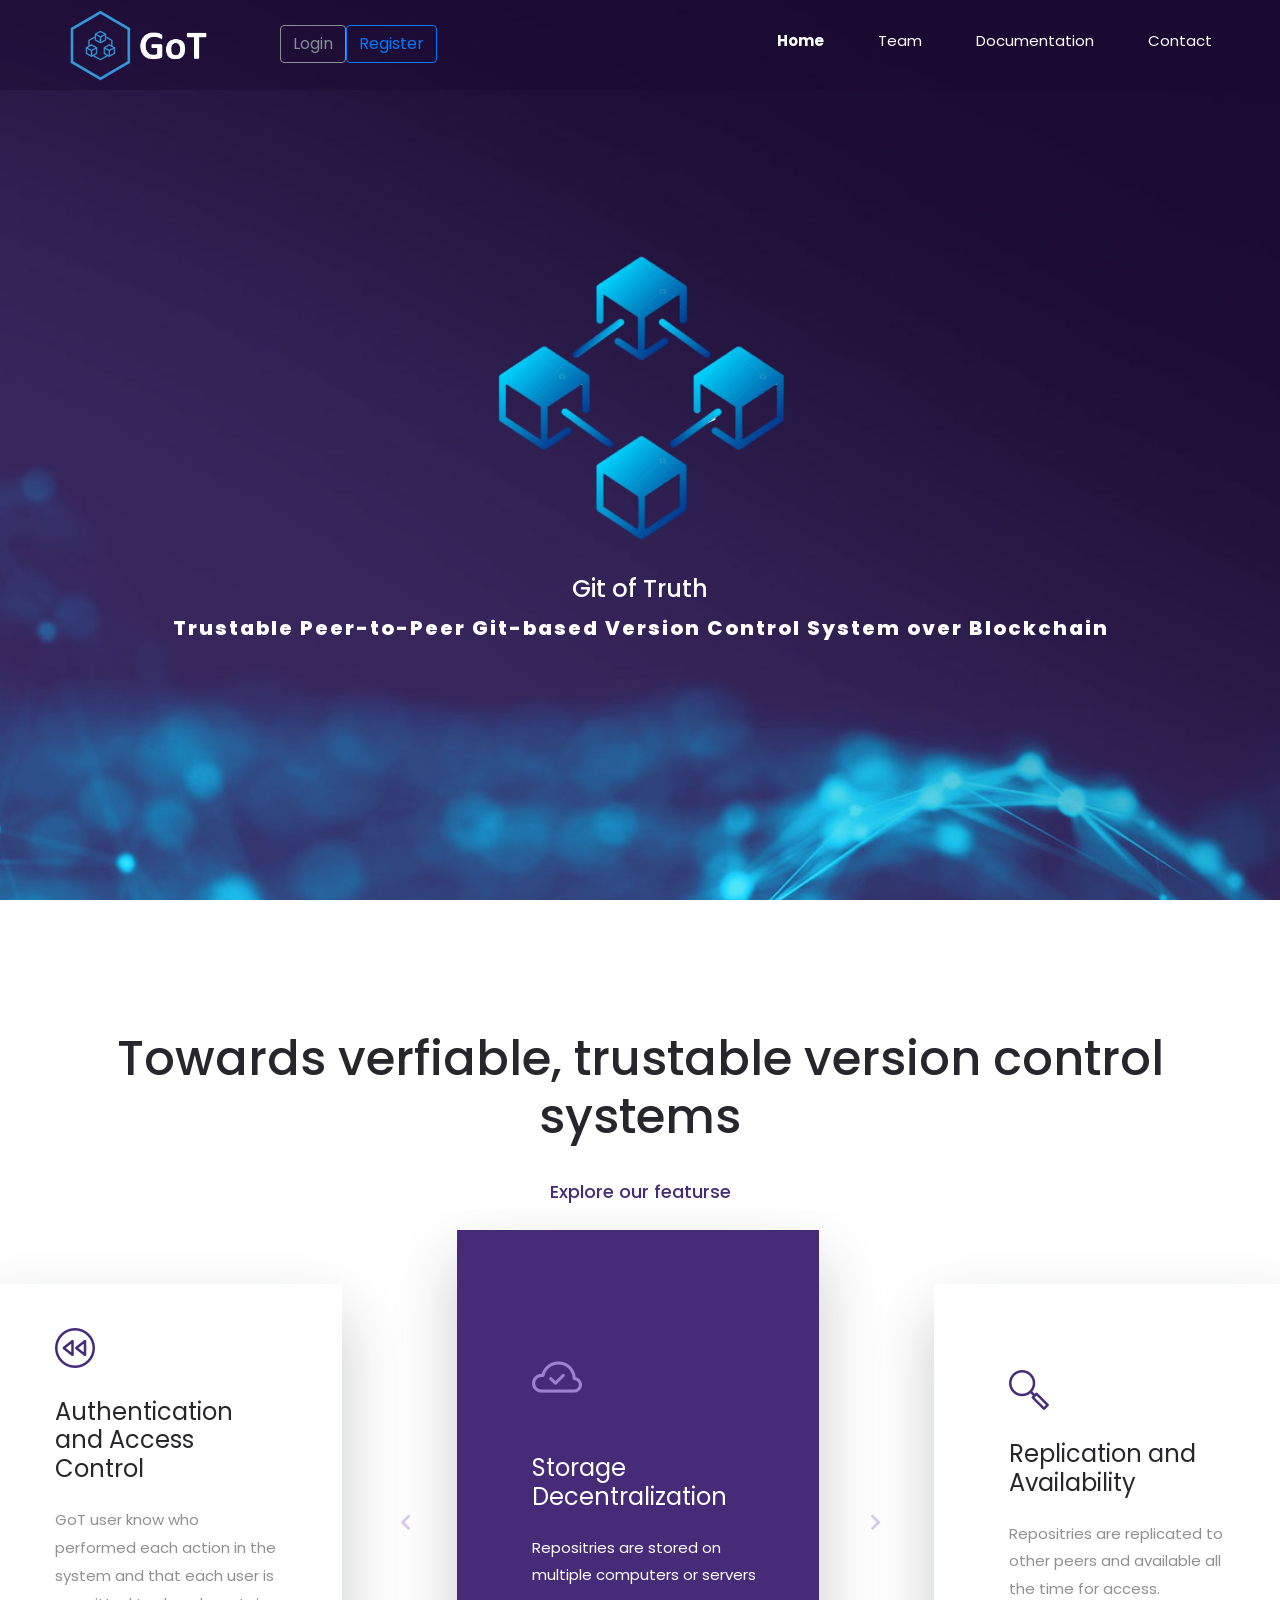
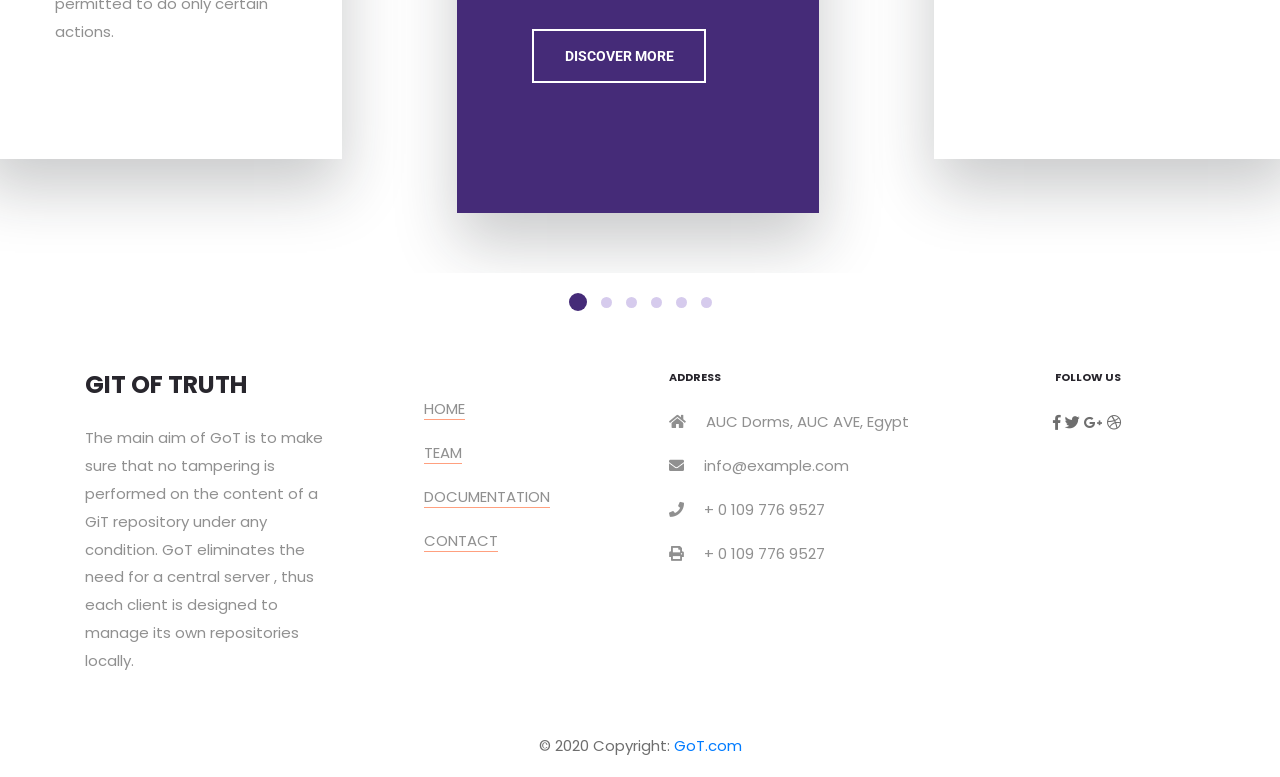
==== index.html @ 7ef9d70e "homePageFinalized" ====
<!DOCTYPE html>
<html lang="en">
<head>
<title>GoT - Home</title>
<meta charset="utf-8">
<meta http-equiv="X-UA-Compatible" content="IE=edge">
<meta name="description" content="RanGO Project">
<meta name="viewport" content="width=device-width, initial-scale=1">
<link rel="stylesheet" type="text/css" href="styles/bootstrap4/bootstrap.min.css">
<link href="plugins/fontawesome-free-5.0.1/css/fontawesome-all.css" rel="stylesheet" type="text/css">
<link rel="stylesheet" type="text/css" href="plugins/OwlCarousel2-2.2.1/owl.carousel.css">
<link rel="stylesheet" type="text/css" href="plugins/OwlCarousel2-2.2.1/owl.theme.default.css">
<link rel="stylesheet" type="text/css" href="plugins/OwlCarousel2-2.2.1/animate.css">
<link rel="stylesheet" type="text/css" href="plugins/slick-1.8.0/slick.css">
<link href="plugins/icon-font/styles.css" rel="stylesheet" type="text/css">
<link rel="stylesheet" type="text/css" href="styles/main_styles.css">
<link rel="stylesheet" type="text/css" href="styles/responsive.css">
</head>

<body>

<div class="super_container">
	
	<!-- Header -->

	<header class="header d-flex flex-row justify-content-end align-items-center trans_200">
		
		<!-- Logo -->
		<div class="logo mr-auto">
			<img href="#" src="images/logo.png" width="200px" length="200px">
		</div>

		<!-- Navigation -->
		<nav class="main_nav justify-self-end text-right">
			<ul>
				<li class="active"><a href="#">Home</a></li>
				<li><a href="services.html">Team</a></li>
				<li><a href="contact.html">Documentation</a></li>
				<li><a href="contact.html">Contact</a></li>
			</ul>
			<button type="button" class="btn btn-outline-secondary"style="float: left;">Login</button>
			<button type="button" class="btn btn-outline-primary" style="float: left;">Register</button>
			
		</nav>

		<!-- Hamburger -->
		<div class="hamburger_container bez_1">
			<i class="fas fa-bars trans_200"></i>
		</div>
		
	</header>

	<!-- Menu -->

	<div class="menu_container">
		<div class="menu menu_mm text-right">
			<div class="menu_close"><i class="far fa-times-circle trans_200"></i></div>
			<ul class="menu_mm">
				<li class="menu_mm active"><a href="#">Home</a></li>
				<li class="menu_mm"><a href="services.html">Team</a></li>
				<li class="menu_mm"><a href="portfolio.html">Documentation</a></li>
				<li class="menu_mm"><a href="contact.html">Contact</a></li>
			</ul>
		</div>
	</div>
	
		<!-- Hero Slider -->
			<!-- Home -->

	<div class="home">
		<div class="home_background_container prlx_parent">
			<div class="home_background prlx" style="background-image:url(images/slider_background.jpg)"></div>
		</div>
		<!-- Hero Slider -->
		<div class="hero_slider_container">
			<!-- Slider -->
			<div class="owl-carousel owl-theme hero_slider">
				<!-- Slider Item -->
				<div class="owl-item hero_slider_item item_1 d-flex flex-column align-items-center justify-content-center">
					<span><img src="images/block.png" style="width:300px;height:300px;"></span>
					<span> Git of Truth </span>
					<span>Trustable Peer-to-Peer Git-based Version Control System over Blockchain</span>
				</div>
			</div>
		</div>
	</div>
	<div class="services">
		<div class="container">
			<div class="row">
				<div class="col text-center">
					<div class="section_title">
						<h1>Towards verfiable, trustable version control systems</h1>
						<span>Explore our featurse</span>
					</div>
				</div>
			</div>
		</div>
		<!-- Services -->
			<div class="service_slider_outer">
				<!-- Services Slider -->
				<div class="owl-carousel owl-theme services_slider">
					
					<!-- Services Slider Item-->
					<div class="owl-item services_item">
						<div class="services_item_inner">
							<div class="service_item_content">
								<div class="service_item_title">
									<div class="service_item_icon">
										<div data-icon="&#xe006;" class="icon"></div>
									</div>
									<h2>Storage Decentralization</h2>
								</div>
								<p>Repositries are stored on multiple computers or servers </p>
								<div class="button service_item_button trans_200">
									<a href="#" class="trans_200">discover more</a>
								</div>
							</div>
						</div>
					</div>

					<!-- Services Slider Item-->
					<div class="owl-item services_item">
						<div class="services_item_inner">
							<div class="service_item_content">
								<div class="service_item_title">
									<div class="service_item_icon">
										<div data-icon="&#xe035;" class="icon"></div>
									</div>
									<h2>Replication and Availability</h2>
								</div>
								<p>Repositries are replicated to other peers and available all the time for access.
								</p>
								<div class="button service_item_button trans_200">
									<a href="#" class="trans_200">discover more</a>
								</div>
							</div>
						</div>
					</div>

					<!-- Services Slider Item-->
					<div class="owl-item services_item">
						<div class="services_item_inner">
							<div class="service_item_content">
								<div class="service_item_title">
									<div class="service_item_icon">
										<div data-icon="&#xe024;" class="icon"></div>
									</div>
									<h2>Tamper-proof Repositories </h2>
								</div>
								<p>Blockchain ensures that the data contained within the ledger has not been tampered with. Each block is cryptographically linked to the previous one (making it tamper evident)</p>
								<div class="button service_item_button trans_200">
									<a href="#" class="trans_200">discover more</a>
								</div>
							</div>
						</div>
					</div>

					<!-- Services Slider Item-->
					<div class="owl-item services_item">
						<div class="services_item_inner">
							<div class="service_item_content">
								<div class="service_item_title">
									<div class="service_item_icon">
										<div data-icon="&#xe05e;" class="icon"></div>
									</div>
									<h2>Confidentiality, passive storage nodes</h2>
								</div>
								<p>Stored copies of the repositories are encrypted and the nodes cannot modify the data.</p>
								<div class="button service_item_button trans_200">
									<a href="#" class="trans_200">discover more</a>
								</div>
							</div>
						</div>
					</div>

					<!-- Services Slider Item-->
					<div class="owl-item services_item">
						<div class="services_item_inner">
							<div class="service_item_content">
								<div class="service_item_title">
									<div class="service_item_icon">
										<div data-icon="&#xe059;" class="icon"></div>
									</div>
									<h2>Scalability</h2>
								</div>
								<p>Ensures that once we have many repos that each repo is stored on a specific node
								</p>
								<div class="button service_item_button trans_200">
									<a href="#" class="trans_200">discover more</a>
								</div>
							</div>
						</div>
					</div>

					<!-- Services Slider Item-->
					<div class="owl-item services_item">
						<div class="services_item_inner">
							<div class="service_item_content">
								<div class="service_item_title">
									<div class="service_item_icon">
										<div data-icon="&#xe040;" class="icon"></div>
									</div>
									<h2>Authentication and Access Control</h2>
								</div>
								<p>GoT user know who performed each action in the system and that each user is permitted to do only certain actions.</p>
								<div class="button service_item_button trans_200">
									<a href="#" class="trans_200">discover more</a>
								</div>
							</div>
						</div>
					</div>

					

				</div>
			
				<div class="services_slider_nav services_slider_nav_left"><i class="fas fa-chevron-left trans_200"></i></div>
				<div class="services_slider_nav services_slider_nav_right"><i class="fas fa-chevron-right trans_200"></i></div>

			</div>
</div>
			<!-- Footer -->
<footer class="page-footer font-small mdb-color lighten-3 pt-4">

  <!-- Footer Links -->
  <div class="container text-center text-md-left">

    <!-- Grid row -->
    <div class="row">

      <!-- Grid column -->
      <div class="col-md-4 col-lg-3 mr-auto my-md-4 my-0 mt-4 mb-1">

        <!-- Content -->
        <h2 class="font-weight-bold text-uppercase mb-4">Git of Truth</h2>
        <p>The main aim of GoT is to make sure that no tampering  is performed on the content of a GiT repository under any condition. GoT eliminates the need for a central server , thus each client is designed  to manage its  own repositories locally. </p>

      </div>
      <!-- Grid column -->

      <hr class="clearfix w-100 d-md-none">

      <!-- Grid column -->
      <div class="col-md-2 col-lg-2 mx-auto my-md-4 my-0 mt-4 mb-1">

        <!-- Links -->
        <h5 class="font-weight-bold text-uppercase mb-4"></h5>

        <ul class="list-unstyled">
          <li>
            <p>
              <a href="#!">HOME</a>
            </p>
          </li>
          <li>
            <p>
              <a href="#!">TEAM</a>
            </p>
          </li>
          <li>
            <p>
              <a href="#!">DOCUMENTATION</a>
            </p>
          </li>
          <li>
            <p>
              <a href="#!">CONTACT</a>
            </p>
          </li>
        </ul>

      </div>
      <!-- Grid column -->

      <hr class="clearfix w-100 d-md-none">

      <!-- Grid column -->
      <div class="col-md-4 col-lg-3 mx-auto my-md-4 my-0 mt-4 mb-1">

        <!-- Contact details -->
        <h5 class="font-weight-bold text-uppercase mb-4">Address</h5>

        <ul class="list-unstyled">
          <li>
            <p>
              <i class="fas fa-home mr-3"></i> AUC Dorms, AUC AVE, Egypt</p>
          </li>
          <li>
            <p>
              <i class="fas fa-envelope mr-3"></i> info@example.com</p>
          </li>
          <li>
            <p>
              <i class="fas fa-phone mr-3"></i> + 0 109 776 9527</p>
          </li>
          <li>
            <p>
              <i class="fas fa-print mr-3"></i> + 0 109 776 9527</p>
          </li>
        </ul>

      </div>
      <!-- Grid column -->

      <hr class="clearfix w-100 d-md-none">

      <!-- Grid column -->
      <div class="col-md-2 col-lg-2 text-center mx-auto my-4">

        <!-- Social buttons -->
        <h5 class="font-weight-bold text-uppercase mb-4">Follow Us</h5>

        <!-- Facebook -->
        <a type="button" class="btn-floating btn-fb">
          <i class="fab fa-facebook-f"></i>
        </a>
        <!-- Twitter -->
        <a type="button" class="btn-floating btn-tw">
          <i class="fab fa-twitter"></i>
        </a>
        <!-- Google +-->
        <a type="button" class="btn-floating btn-gplus">
          <i class="fab fa-google-plus-g"></i>
        </a>
        <!-- Dribbble -->
        <a type="button" class="btn-floating btn-dribbble">
          <i class="fab fa-dribbble"></i>
        </a>

      </div>
      <!-- Grid column -->

    </div>
    <!-- Grid row -->

  </div>
  <!-- Footer Links -->

  <!-- Copyright -->
  <div class="footer-copyright text-center py-3">© 2020 Copyright:
    <a href="index.html"> GoT.com</a>
  </div>
  <!-- Copyright -->

</footer>
<!-- Footer -->
	

<script src="js/jquery-3.2.1.min.js"></script>
<script src="styles/bootstrap4/popper.js"></script>
<script src="styles/bootstrap4/bootstrap.min.js"></script>
<script src="plugins/greensock/TweenMax.min.js"></script>
<script src="plugins/greensock/TimelineMax.min.js"></script>
<script src="plugins/scrollmagic/ScrollMagic.min.js"></script>
<script src="plugins/greensock/animation.gsap.min.js"></script>
<script src="plugins/greensock/ScrollToPlugin.min.js"></script>
<script src="plugins/slick-1.8.0/slick.js"></script>
<script src="plugins/OwlCarousel2-2.2.1/owl.carousel.js"></script>
<script src="plugins/scrollTo/jquery.scrollTo.min.js"></script>
<script src="plugins/easing/easing.js"></script>
<script src="js/custom.js"></script>
</body>

</html>
---- plugins/icon-font/styles.css ----
@charset "UTF-8";

@font-face {
  font-family: "outlined-iconset";
  src:url("fonts/outlined-iconset.eot");
  src:url("fonts/outlined-iconset.eot?#iefix") format("embedded-opentype"),
    url("fonts/outlined-iconset.woff") format("woff"),
    url("fonts/outlined-iconset.ttf") format("truetype"),
    url("fonts/outlined-iconset.svg#outlined-iconset") format("svg");
  font-weight: normal;
  font-style: normal;

}

[data-icon]:before {
  font-family: "outlined-iconset" !important;
  content: attr(data-icon);
  font-style: normal !important;
  font-weight: normal !important;
  font-variant: normal !important;
  text-transform: none !important;
  speak: none;
  line-height: 1;
  -webkit-font-smoothing: antialiased;
  -moz-osx-font-smoothing: grayscale;
}

[class^="icon-"]:before,
[class*=" icon-"]:before {
  font-family: "outlined-iconset" !important;
  font-style: normal !important;
  font-weight: normal !important;
  font-variant: normal !important;
  text-transform: none !important;
  speak: none;
  line-height: 1;
  -webkit-font-smoothing: antialiased;
  -moz-osx-font-smoothing: grayscale;
}

.icon-boat:before {
  content: "\e000";
}
.icon-booknote:before {
  content: "\e001";
}
.icon-booknote-add:before {
  content: "\e002";
}
.icon-booknote-remove:before {
  content: "\e003";
}
.icon-camera-1:before {
  content: "\e004";
}
.icon-camera-2:before {
  content: "\e005";
}
.icon-cloud-check:before {
  content: "\e006";
}
.icon-cloud-delete:before {
  content: "\e007";
}
.icon-cloud-download:before {
  content: "\e008";
}
.icon-cloud-upload:before {
  content: "\e009";
}
.icon-cloudy:before {
  content: "\e00a";
}
.icon-cocktail:before {
  content: "\e00b";
}
.icon-coffee:before {
  content: "\e00c";
}
.icon-compass:before {
  content: "\e00d";
}
.icon-compress:before {
  content: "\e00e";
}
.icon-cutlery:before {
  content: "\e00f";
}
.icon-delete:before {
  content: "\e010";
}
.icon-delete-folder:before {
  content: "\e011";
}
.icon-dialogue-add:before {
  content: "\e012";
}
.icon-dialogue-delete:before {
  content: "\e013";
}
.icon-dialogue-happy:before {
  content: "\e014";
}
.icon-dialogue-sad:before {
  content: "\e015";
}
.icon-dialogue-text:before {
  content: "\e016";
}
.icon-dialogue-think:before {
  content: "\e017";
}
.icon-diamond:before {
  content: "\e018";
}
.icon-dish-fork:before {
  content: "\e019";
}
.icon-dish-spoon:before {
  content: "\e01a";
}
.icon-download:before {
  content: "\e01b";
}
.icon-download-folder:before {
  content: "\e01c";
}
.icon-expand:before {
  content: "\e01d";
}
.icon-eye:before {
  content: "\e01e";
}
.icon-fast-food:before {
  content: "\e01f";
}
.icon-flag:before {
  content: "\e020";
}
.icon-folder:before {
  content: "\e021";
}
.icon-geolocalizator:before {
  content: "\e022";
}
.icon-globe:before {
  content: "\e023";
}
.icon-graph:before {
  content: "\e024";
}
.icon-graph-descending:before {
  content: "\e025";
}
.icon-graph-rising:before {
  content: "\e026";
}
.icon-hammer:before {
  content: "\e027";
}
.icon-happy-drop:before {
  content: "\e028";
}
.icon-headphones:before {
  content: "\e029";
}
.icon-heart:before {
  content: "\e02a";
}
.icon-heart-broken:before {
  content: "\e02b";
}
.icon-home:before {
  content: "\e02c";
}
.icon-hourglass:before {
  content: "\e02d";
}
.icon-image:before {
  content: "\e02e";
}
.icon-key:before {
  content: "\e02f";
}
.icon-life-buoy:before {
  content: "\e030";
}
.icon-list:before {
  content: "\e031";
}
.icon-lock-closed:before {
  content: "\e032";
}
.icon-lock-open:before {
  content: "\e033";
}
.icon-loudspeaker:before {
  content: "\e034";
}
.icon-magnifier:before {
  content: "\e035";
}
.icon-magnifier-minus:before {
  content: "\e036";
}
.icon-magnifier-plus:before {
  content: "\e037";
}
.icon-mail:before {
  content: "\e038";
}
.icon-mail-open:before {
  content: "\e039";
}
.icon-map:before {
  content: "\e03a";
}
.icon-medical-case:before {
  content: "\e03b";
}
.icon-microphone-1:before {
  content: "\e03c";
}
.icon-microphone-2:before {
  content: "\e03d";
}
.icon-minus:before {
  content: "\e03e";
}
.icon-multiple-image:before {
  content: "\e03f";
}
.icon-music-back:before {
  content: "\e040";
}
.icon-music-backtoend:before {
  content: "\e041";
}
.icon-music-eject:before {
  content: "\e042";
}
.icon-music-forward:before {
  content: "\e043";
}
.icon-music-forwardtoend:before {
  content: "\e044";
}
.icon-music-pause:before {
  content: "\e045";
}
.icon-music-play:before {
  content: "\e046";
}
.icon-music-random:before {
  content: "\e047";
}
.icon-music-repeat:before {
  content: "\e048";
}
.icon-music-stop:before {
  content: "\e049";
}
.icon-musical-note:before {
  content: "\e04a";
}
.icon-musical-note-2:before {
  content: "\e04b";
}
.icon-old-video-cam:before {
  content: "\e04c";
}
.icon-paper-pen:before {
  content: "\e04d";
}
.icon-paper-pencil:before {
  content: "\e04e";
}
.icon-paper-sheet:before {
  content: "\e04f";
}
.icon-pen-pencil-ruler:before {
  content: "\e050";
}
.icon-pencil:before {
  content: "\e051";
}
.icon-pencil-ruler:before {
  content: "\e052";
}
.icon-plus:before {
  content: "\e053";
}
.icon-portable-pc:before {
  content: "\e054";
}
.icon-pricetag:before {
  content: "\e055";
}
.icon-printer:before {
  content: "\e056";
}
.icon-profile:before {
  content: "\e057";
}
.icon-profile-add:before {
  content: "\e058";
}
.icon-profile-remove:before {
  content: "\e059";
}
.icon-rainy:before {
  content: "\e05a";
}
.icon-rotate:before {
  content: "\e05b";
}
.icon-setting-1:before {
  content: "\e05c";
}
.icon-setting-2:before {
  content: "\e05d";
}
.icon-share:before {
  content: "\e05e";
}
.icon-shield-down:before {
  content: "\e05f";
}
.icon-shield-left:before {
  content: "\e060";
}
.icon-shield-right:before {
  content: "\e061";
}
.icon-shield-up:before {
  content: "\e062";
}
.icon-shopping-cart:before {
  content: "\e063";
}
.icon-shopping-cart-content:before {
  content: "\e064";
}
.icon-sinth:before {
  content: "\e065";
}
.icon-smartphone:before {
  content: "\e066";
}
.icon-spread:before {
  content: "\e067";
}
.icon-squares:before {
  content: "\e068";
}
.icon-stormy:before {
  content: "\e069";
}
.icon-sunny:before {
  content: "\e06a";
}
.icon-tablet:before {
  content: "\e06b";
}
.icon-three-stripes-horiz:before {
  content: "\e06c";
}
.icon-three-stripes-vert:before {
  content: "\e06d";
}
.icon-ticket:before {
  content: "\e06e";
}
.icon-todolist:before {
  content: "\e06f";
}
.icon-todolist-add:before {
  content: "\e070";
}
.icon-todolist-check:before {
  content: "\e071";
}
.icon-trash-bin:before {
  content: "\e072";
}
.icon-tshirt:before {
  content: "\e073";
}
.icon-tv-monitor:before {
  content: "\e074";
}
.icon-umbrella:before {
  content: "\e075";
}
.icon-upload:before {
  content: "\e076";
}
.icon-upload-folder:before {
  content: "\e077";
}
.icon-variable:before {
  content: "\e078";
}
.icon-video-cam:before {
  content: "\e079";
}
.icon-volume-higher:before {
  content: "\e07a";
}
.icon-volume-lower:before {
  content: "\e07b";
}
.icon-volume-off:before {
  content: "\e07c";
}
.icon-watch:before {
  content: "\e07d";
}
.icon-waterfall:before {
  content: "\e07e";
}
.icon-website-1:before {
  content: "\e07f";
}
.icon-website-2:before {
  content: "\e080";
}
.icon-wine:before {
  content: "\e081";
}
.icon-calendar:before {
  content: "\e082";
}
.icon-alarm-clock:before {
  content: "\e083";
}
.icon-add-folder:before {
  content: "\e084";
}
.icon-accelerator:before {
  content: "\e085";
}
.icon-agenda:before {
  content: "\e086";
}
.icon-arrow-left:before {
  content: "\e087";
}
.icon-arrow-down:before {
  content: "\e088";
}
.icon-battery-1:before {
  content: "\e089";
}
.icon-case:before {
  content: "\e08a";
}
.icon-arrow-up:before {
  content: "\e08b";
}
.icon-arrow-right:before {
  content: "\e08c";
}
.icon-case-2:before {
  content: "\e08d";
}
.icon-cd:before {
  content: "\e08e";
}
.icon-battery-2:before {
  content: "\e08f";
}
.icon-battery-3:before {
  content: "\e090";
}
.icon-check:before {
  content: "\e091";
}
.icon-battery-4:before {
  content: "\e092";
}
.icon-chronometer:before {
  content: "\e093";
}
.icon-clock:before {
  content: "\e094";
}
.icon-blackboard-graph:before {
  content: "\e095";
}
---- styles/main_styles.css ----
@charset "utf-8";
/* CSS Document */

/******************************

COLOR PALETTE




[Table of Contents]

1. Fonts
2. Body and some general stuff
3. Home
	3.1 Header
		3.1.1 Logo
		3.1.2 Main Navigation
		3.1.3 Search
		3.1.4 Hamburger
	3.2 Hero Slider
	3.3 Next Section Scroll
4. Menu
5. Icon Boxes
6. Vertical Slider Section
7. Services
	7.1 Services Slider
8. Features
9. Call to action
10. Text Line
11. Newsletter
12. Footer


******************************/

/***********
1. Fonts
***********/

@import url('https://fonts.googleapis.com/css?family=Poppins:300,400,500,600,700,800,900|Roboto:300,400,500,700,900');

/*********************************
2. Body and some general stuff
*********************************/

*
{
	margin: 0;
	padding: 0;
	-webkit-font-smoothing: antialiased;
	-webkit-text-shadow: rgba(0,0,0,.01) 0 0 1px;
	text-shadow: rgba(0,0,0,.01) 0 0 1px;
}
body
{
	font-family: 'Poppins', sans-serif;
	font-size: 15px;
	line-height: 2;
	font-weight: 400;
	background: #FFFFFF;
	color: #6e6e6e;
}
div
{
	display: block;
	position: relative;
	-webkit-box-sizing: border-box;
    -moz-box-sizing: border-box;
    box-sizing: border-box;
}
ul
{
	list-style: none;
	margin-bottom: 0px;
}
p
{
	font-family: 'Poppins', sans-serif;
	font-size: 15px;
	line-height: 1.86;
	font-weight: 400;
	color: #909090;
	-webkit-font-smoothing: antialiased;
	-webkit-text-shadow: rgba(0,0,0,.01) 0 0 1px;
	text-shadow: rgba(0,0,0,.01) 0 0 1px;
}
p a
{
	display: inline;
	position: relative;
	color: inherit;
	border-bottom: solid 1px #ffa07f;
	-webkit-transition: all 200ms ease;
	-moz-transition: all 200ms ease;
	-ms-transition: all 200ms ease;
	-o-transition: all 200ms ease;
	transition: all 200ms ease;
}
a, a:hover, a:visited, a:active, a:link
{
	text-decoration: none;
	-webkit-font-smoothing: antialiased;
	-webkit-text-shadow: rgba(0,0,0,.01) 0 0 1px;
	text-shadow: rgba(0,0,0,.01) 0 0 1px;
}
p a:active
{
	position: relative;
	color: #FF6347;
}
p a:hover
{
	color: #FFFFFF;
	background: #ffa07f;
}
p a:hover::after
{
	opacity: 0.2;
}
::selection
{
	background: #ffd9bf;
	color: #ff6b09;
}
p::selection
{
	background: #ffd9bf;
}
h1{font-size: 48px;}
h2{font-size: 24px;}
h3{font-size: 18px;}
h4{font-size: 14px;}
h5{font-size: 11px;}
h1, h2, h3, h4, h5, h6
{
	color: #28262d;
	-webkit-font-smoothing: antialiased;
	-webkit-text-shadow: rgba(0,0,0,.01) 0 0 1px;
	text-shadow: rgba(0,0,0,.01) 0 0 1px;
}
h1::selection, 
h2::selection, 
h3::selection, 
h4::selection, 
h5::selection, 
h6::selection
{
	
}
::-webkit-input-placeholder
{
	font-size: 14px !important;
	font-style: italic !important;
	font-weight: 400 !important;
	color: #9988ba !important;
}
:-moz-placeholder /* older Firefox*/
{
	font-size: 14px !important;
	font-style: italic !important;
	font-weight: 400 !important;
	color: #9988ba !important;
}
::-moz-placeholder /* Firefox 19+ */ 
{
	font-size: 14px !important;
	font-style: italic !important;
	font-weight: 400 !important;
	color: #9988ba !important;
} 
:-ms-input-placeholder
{ 
	font-size: 14px !important;
	font-style: italic !important;
	font-weight: 400 !important;
	color: #9988ba !important;
}
::input-placeholder
{
	font-size: 14px !important;
	font-style: italic !important;
	font-weight: 400 !important;
	color: #9988ba !important;
}
.form-control
{
	color: #db5246;
}
section
{
	display: block;
	position: relative;
	box-sizing: border-box;
}
.clear
{
	clear: both;
}
.clearfix::before, .clearfix::after
{
	content: "";
	display: table;
}
.clearfix::after
{
	clear: both;
}
.clearfix
{
	zoom: 1;
}
.float_left
{
	float: left;
}
.float_right
{
	float: right;
}
.trans_200
{
	-webkit-transition: all 200ms ease;
	-moz-transition: all 200ms ease;
	-ms-transition: all 200ms ease;
	-o-transition: all 200ms ease;
	transition: all 200ms ease;
}
.trans_300
{
	-webkit-transition: all 300ms ease;
	-moz-transition: all 300ms ease;
	-ms-transition: all 300ms ease;
	-o-transition: all 300ms ease;
	transition: all 300ms ease;
}
.trans_400
{
	-webkit-transition: all 400ms ease;
	-moz-transition: all 400ms ease;
	-ms-transition: all 400ms ease;
	-o-transition: all 400ms ease;
	transition: all 400ms ease;
}
.trans_500
{
	-webkit-transition: all 500ms ease;
	-moz-transition: all 500ms ease;
	-ms-transition: all 500ms ease;
	-o-transition: all 500ms ease;
	transition: all 500ms ease;
}
.bez_1
{
	-webkit-transition: all 0.3s cubic-bezier(0.7, 0, 0.3, 1);
	-moz-transition: all 0.3s cubic-bezier(0.7, 0, 0.3, 1);
	-ms-transition: all 0.3s cubic-bezier(0.7, 0, 0.3, 1);
	-o-transition: all 0.3s cubic-bezier(0.7, 0, 0.3, 1);
	transition: all 0.3s cubic-bezier(0.7, 0, 0.3, 1);
}
.fill_height
{
	height: 100%;
}
.super_container
{
	width: 100%;
	overflow: hidden;
}
.button
{
	display: inline-block;
	height: 54px;
	width: 174px;
	text-align: center;
	border: solid 2px #452b78;
	background: transparent;
}
.button a
{
	display: block;
	font-family: 'Roboto', sans-serif;
	font-size: 14px;
	font-weight: 700;
	line-height: 50px;
	text-transform: uppercase;
	color: #452b78;
}
.prlx_parent
{
	overflow: hidden;
}
.prlx
{
	height: 130% !important;
}

/*********************************
3. Home
*********************************/

.home
{
	width: 100%;
	height: 100vh;
}
.home_background_container
{
	position: absolute;
	top: 0;
	left: 0;
	width: 100%;
	height: 100%;
}
.home_background
{
	width: 100%;
	height: 100%;
	background-repeat: no-repeat;
	background-size: cover;
	background-position: center center;
}

/*********************************
3.1 Header
*********************************/

.header
{
	position: fixed;
	top: 0;
	left: 0;
	width: 100%;
	height: 90px;
	background: rgba(27, 11, 51, 0.52);
	z-index: 10;
}
.header.scrolled
{
	height: 80px;
	background: rgba(27, 11, 51, 0.92);
}

/*********************************
3.1.1 Logo
*********************************/

.logo
{
	padding-left: 57px;
	flex-basis: 50%;
}
.logo a
{
	font-size: 36px;
	font-weight: 500;
	color: #fefefe;
	letter-spacing: 0.1em;
	line-height: 128px;
}
.logo a span
{
	font-weight: 800;
	color: #ff6b09;
	text-transform: uppercase;
}

/*********************************
3.1.2 Main Navigation
*********************************/

.main_nav
{
	flex-basis: 200%;
}
.main_nav ul
{
	display: inline-block;
	margin-right: 100px;
	-webkit-transform: translateY(-4px);
	-moz-transform: translateY(-4px);
	-ms-transform: translateY(-4px);
	-o-transform: translateY(-4px);
	transform: translateY(-4px);
}
.main_nav ul li
{
	display: inline-block;
	margin-right: 65px;
}
.main_nav ul li:last-child
{
	margin-right: 0px;
}
.main_nav ul li a
{
	display: block;
	font-size: 15px;
	font-weight: 400;
	line-height: 40.51px;
	color: #FFFFFF;
}
.main_nav ul li.active a
{
	font-weight: 700;
}

/*********************************
3.1.3 Search
*********************************/

.search
{
	display: inline-block;
	margin-right: 49px;
	width: 237px;
	height: 100%;
}
.search_content
{
	width: 100%;
	height: 100%;
}
.search_button
{
	width: 40px;
	height: 40px;
	background: transparent;
	cursor: pointer;
}
.search_button:active
{
	background: #301b54;
}
.search_form
{
	position: absolute;
	right: 0;
	top: 90px;
	width: 237px;
	height: 40px;
	visibility: hidden;
	opacity: 0;
}
.search_form.active
{
	top: 75px;
	visibility: visible;
	opacity: 1;
}
.search_input
{
	width: 100%;
	height: 100%;
	background: #FFFFFF;
	color: #1b0b32;
	padding-left: 20px;
	outline: none !important;
	border: none !important;
	box-shadow: 0px 8px 20px rgba(0,0,0,0.15);
}

/*********************************
3.1.4 Hamburger
*********************************/

.hamburger_container
{
	display: none;
	cursor: pointer;
	margin-right: 40px;
	flex-basis: 40px;
	text-align: right;
}
.hamburger_container i
{
	font-size: 24px;
	padding: 10px;
	color: #FFFFFF;
}
.hamburger_container:hover i
{
	color: #ff6b09;
}

/*********************************
3.2 Hero Slider
*********************************/

.hero_slider_container
{
	width: 100%;
	height: 100%;
	z-index: 9;
}
.hero_slider
{
	width: 100%;
	height: 100%;
}
.hero_slider_item
{
	height: 100%;
}
.item_1 span
{
	font-size: 24px;
	line-height: 1.5;
	font-weight: 500;
	color: #FFFFFF;
}
.item_1 span:first-child
{
	font-size: 24px;
	margin-bottom: 22px;
}
.item_1 span:nth-child(2)
{
	margin-bottom: 11px;
}
.item_1 span:nth-child(3)
{
	font-size: 20px;
	font-weight: 800;
	line-height: 1;
	letter-spacing: 0.1em;
	margin-bottom: 14px;
	margin-right: -0.1em;
}

.item_1 span:nth-child(4)
{
	font-size: 24px;
}
.hero_slider_nav
{
	position: absolute;
	top: 50%;
	width: 50px;
	height: 50px;
	-webkit-transform: translateY(-50%);
	-moz-transform: translateY(-50%);
	-ms-transform: translateY(-50%);
	-o-transform: translateY(-50%);
	transform: translateY(-50%);
	z-index: 10;
}
.hero_slider_nav_left
{
	left: 50px;
}
.hero_slider_nav_right
{
	display: none;
	right: 50px;
}
.hero_slider_nav div
{
	width: 100%;
	height: 100%;
	border-radius: 50%;
	background: transparent;
	cursor: pointer;
}
.hero_slider_nav div::before
{
	display: block;
	position: absolute;
	top: 0;
	left: 0;
	width: 100%;
	height: 100%;
	content: '';
	background: #ff6b09;
	border-radius: 50%;
	transform: scale(0);
	opacity: 0;
	z-index: -1;
	-webkit-transition: all 200ms ease;
	-moz-transition: all 200ms ease;
	-ms-transition: all 200ms ease;
	-o-transition: all 200ms ease;
	transition: all 200ms ease;
}
.hero_slider_nav div i
{
	font-size: 18px;
	color: #a2baff;
}
.hero_slider_nav div:hover::before
{
	opacity: 1;
	transform: scale(1);
}
.hero_slider_nav div:hover i
{
	color: #251343;
}
.hero_side_text_container
{
	position: absolute;
	top: 0;
	right: 285px;
	width: 865px;
	height: 236px;
	background: #301b55;
	z-index: 9;
	transform-origin: top right;
	-webkit-transform: rotate(-90deg);
	-moz-transform: rotate(-90deg);
	-ms-transform: rotate(-90deg);
	-o-transform: rotate(-90deg);
	transform: rotate(-90deg);
}
.hero_side_text
{
	width: 80.5%;
	height: 100%;
	padding-right: 170px;
	padding-top: 51px;
	float: left;
}
.hero_side_text h2
{
	display: block;
	font-size: 30px;
	font-weight: 300;
	color: #9878e2;
}
.hero_side_text p
{
	display: block;
	font-size: 16px;
	font-weight: 300;
	line-height: 2.25;
	color: #FFFFFF;
}
.double_arrow_container
{
	width: 19.5%;
	height: 100%;
	float: left;
}
.double_arrow
{
	padding: 5px;
	-webkit-transform: translateY(-5px);
	-moz-transform: translateY(-5px);
	-ms-transform: translateY(-5px);
	-o-transform: translateY(-5px);
	transform: translateY(-5px);
	cursor: pointer;
}
.double_arrow i
{
	color: #FFFFFF;
}
.double_arrow i:first-child
{
	margin-right: -3px;
}
.double_arrow:hover i
{
	color: #ff6b09;
}

/*********************************
3.3 Next Section Scroll
*********************************/

.next_section_scroll
{
	display: none;
	position: absolute;
	left: 50%;
	bottom: 40px;
	-webkit-transform: translateX(-50%);
	-moz-transform: translateX(-50%);
	-ms-transform: translateX(-50%);
	-o-transform: translateX(-50%);
	transform: translateX(-50%);
	cursor: pointer;
	z-index: 9;
	padding: 10px;
}
.next_section i
{
	display: block;
	color: #FFFFFF;
}
.next_section i:first-child
{
	margin-bottom: -4px;
}
.next_section_scroll:hover i
{
	color: #ff6b09;
}

/*********************************
4. Menu
*********************************/

.menu_container
{
	position: fixed;
	top: 0;
	right: -400px;
	width: 400px;
	height: 100vh;
	background: #FFFFFF;
	z-index: 11;
	opacity: 0;
	-webkit-transition: all 0.3s cubic-bezier(0.7, 0, 0.3, 1);
	-moz-transition: all 0.3s cubic-bezier(0.7, 0, 0.3, 1);
	-ms-transition: all 0.3s cubic-bezier(0.7, 0, 0.3, 1);
	-o-transition: all 0.3s cubic-bezier(0.7, 0, 0.3, 1);
	transition: all 0.3s cubic-bezier(0.7, 0, 0.3, 1);
}
.menu_container.active
{
	right: 0;
	opacity: 1;
}
.menu
{
	width: 100%;
	height: 100%;
}
.menu_close
{
	position: absolute;
	top: 50px;
	right: 30px;
	cursor: pointer;
}
.menu_close i
{
	font-size: 28px;
}
.menu_close:hover i
{
	color: #ff6b09;
}
.menu ul
{
	padding-top: 115px;
	padding-right: 50px;
}
.menu ul li
{
	position: relative;
}
.menu ul li::after
{
	display: block;
	position: absolute;
	top: 50%;
	-webkit-transform: translateY(-50%);
	-moz-transform: translateY(-50%);
	-ms-transform: translateY(-50%);
	-o-transform: translateY(-50%);
	transform: translateY(-50%);
	right: -10px;
	width: 5px;
	height: 5px;
	border-radius: 50%;
	background: #ff6b09;
	content: '';
}
.menu ul li.active a
{
	font-weight: 700;
}
.menu ul li a
{
	color: #000;
	-webkit-transition: all 200ms ease;
	-moz-transition: all 200ms ease;
	-ms-transition: all 200ms ease;
	-o-transition: all 200ms ease;
	transition: all 200ms ease;
}
.menu ul li a:hover
{
	color: #ff6b09;
}

/*********************************
5. Icon Boxes
*********************************/

.icon_boxes
{
	width: 100%;
	padding-top: 123px;
	padding-bottom: 129px;
}
.icon_box_title
{
	padding-right: 50px;
	
}
.icon_box_title h1
{
	line-height: 1.25;
}
.icon_box_button
{
	margin-top: 40px;
}
.icon_box_button:hover
{
	background: #452b78;
}
.icon_box_button:hover a
{
	color: #FFFFFF;
}
.icon_box_col
{
	padding-top: 21px;
}
.icon_box_item
{
	margin-bottom: 63px;
}
.icon_box_item:last-child
{
	margin-bottom: 0px;
}
.icon_box_item h2
{
	margin-bottom: 21px;
}
.icon_box_item p
{
	margin-bottom: 0px;
}

/*********************************
6. Vertical Slider Section
*********************************/

.v_slider_section
{
	height: 625px;
	padding-bottom: 65px;
}
.v_slider_section_image
{
	
}
.v_slider_image
{
	position: absolute;
	top: 50%;
	-webkit-transform: translateY(-50%);
	-moz-transform: translateY(-50%);
	-ms-transform: translateY(-50%);
	-o-transform: translateY(-50%);
	transform: translateY(-50%);
	right: 0;
	box-shadow: 0px 45px 59px rgba(24, 29, 33, 0.23);
}
.v_slider_content
{
	
}
.v_slider_container
{
	
}
.v_slider
{
	
}
.v_slider_item
{
	border: none !important;
}
.v_slider_item:focus
{
	outline: none !important;
	border: none !important;
}
.v_slider_item h1
{
	line-height: 52px;
}
.v_slider_item h1:last-of-type
{
	margin-bottom: 81px;
}
.person
{
	margin-top: 67px;
}
.person_image
{
	width: 44px;
	height: 44px;
}
.person_image img
{
	width: 100%;
}
.person_meta
{
	padding-left: 28px;
}
.person_name
{
	font-size: 15px;
	color: #28262d;
	margin-top: -5px;
	margin-bottom: -6px;
}
.person_title
{
	font-size: 13px;
	color: #909090;
}
.v_slider .slick-dots
{
	position: absolute;
	top: 50%;
	right: -145px;
	-webkit-transform: translateY(-50%);
	-moz-transform: translateY(-50%);
	-ms-transform: translateY(-50%);
	-o-transform: translateY(-50%);
	transform: translateY(-50%);
	display: -webkit-box;
	display: -moz-box;
	display: -ms-flexbox;
	display: -webkit-flex;
	display: flex;
	flex-direction: column;
	justify-content: space-around;
	align-items: center;
}
.v_slider .slick-dots
{
	width: 18px;
}
.v_slider .slick-dots li
{
	display: -webkit-box;
	display: -moz-box;
	display: -ms-flexbox;
	display: -webkit-flex;
	display: flex;
	flex-direction: column;
	justify-content: space-around;
	align-items: center;
	height: 35px;
}
.v_slider .slick-dots li.slick-active
{
	
}
.v_slider .slick-dots li button
{
	width: 10px;
	height: 10px;
	border-radius: 50%;
	border: none;
	text-indent: -9999px;
	cursor: pointer;
	background: #d6cbed;
	-webkit-transition: all 200ms ease;
	-moz-transition: all 200ms ease;
	-ms-transition: all 200ms ease;
	-o-transition: all 200ms ease;
	transition: all 200ms ease;
}
.v_slider .slick-dots li button:focus,
.v_slider .slick-dots li button:active
{
	outline: none !important;
	border: none !important;
}
.v_slider .slick-dots li.slick-active button
{
	width: 18px;
	height: 18px;
	background: #452b78;
}

/*********************************
7. Services
*********************************/

.services
{
	width: 100%;
	padding-top: 130px;
	padding-bottom: 50px;
}
.section_title h1
{
	font-weight: 500;
}
.section_title span
{
	display: block;
	font-size: 18px;
	font-weight: 500;
	color: #452b78;
	margin-top: 29px;
}

/*********************************
7.1 Services Slider
*********************************/

.h_slider_container
{
	width: 100%;
}
.services_slider_container
{
	margin-top: 106px;
	width: 100%;
	height: 663px;
	-webkit-transform-style: preserve-3d;
	-moz-transform-style: preserve-3d;
	transform-style: preserve-3d;
}
.service_slider_outer
{
	position: relative;
	top: 0;
	left: 50%;
	-webkit-transform: translateX(-50%);
	-moz-transform: translateX(-50%);
	-ms-transform: translateX(-50%);
	-o-transform: translateX(-50%);
	transform: translateX(-50%);
	width: 1920px;
	height: 663px;
}
.services_slider
{
	height: 663px;
}
.services_slider .owl-stage-outer
{
	padding-top: 20px;
	padding-bottom: 60px;
}
.services_slider .owl-stage
{
	right: 50px;
}
.services_slider .owl-item
{
	display: -webkit-box;
	display: -moz-box;
	display: -ms-flexbox;
	display: -webkit-flex;
	display: flex;
	flex-direction: column;
	justify-content: center;
	align-items: center;
}
.services_slider .owl-item.center
{
	margin-left: 48px !important;
	margin-right: 115px !important;
}
.services_slider .owl-item.center .services_item_inner
{
	background: #452b78;
}
.services_item
{
	display: -webkit-box;
	display: -moz-box;
	display: -ms-flexbox;
	display: -webkit-flex;
	display: flex;
	flex-direction: column;
	justify-content: center;
	align-items: center;
	background: #FFFFFF;
}
.services_item_inner
{
	display: -webkit-box;
	display: -moz-box;
	display: -ms-flexbox;
	display: -webkit-flex;
	display: flex;
	flex-direction: column;
	justify-content: center;
	align-items: center;
	height: 475px;
	max-width: 100%;
	box-shadow: 0px 30px 59px rgba(24, 29, 33, 0.23);
	padding-left: 75px;
	padding-right: 60px;
	-webkit-transition: all 600ms ease;
	-moz-transition: all 600ms ease;
	-ms-transition: all 600ms ease;
	-o-transition: all 600ms ease;
	transition: all 600ms ease;
}
.services_slider .owl-item.active.center .services_item_inner
{
	height: 663px;
}
.service_item_content
{
	max-width: 100%;
}
.services_item_inner h2
{
	font-weight: 400;
	margin-bottom: 22px;
	-webkit-transition: all 600ms ease;
	-moz-transition: all 600ms ease;
	-ms-transition: all 600ms ease;
	-o-transition: all 600ms ease;
	transition: all 600ms ease;
}
.services_item_inner p
{
	line-height: 1.866;
	margin-bottom: 0px;
	-webkit-transition: all 600ms ease;
	-moz-transition: all 600ms ease;
	-ms-transition: all 600ms ease;
	-o-transition: all 600ms ease;
	transition: all 600ms ease;
}
.service_item_button
{
	position: absolute;
	bottom: -94px;
	left: 0;
	border-color: #FFFFFF;
	color: #FFFFFF;
	visibility: hidden;
	opacity: 0;
	-webkit-transition: all 600ms ease;
	-moz-transition: all 600ms ease;
	-ms-transition: all 600ms ease;
	-o-transition: all 600ms ease;
	transition: all 600ms ease;
}
.service_item_button a
{
	color: #FFFFFF;
}
.service_item_button:hover
{
	background: #FFFFFF;
}
.service_item_button:hover a
{
	color: #452b78;
}
.services_slider .owl-item.center .services_item .services_item_inner h2
{
	color: #FFFFFF;
}
.services_slider .owl-item.center .services_item .services_item_inner p
{
	color: #FFFFFF;
}
.services_slider .owl-item.center .services_item .services_item_inner .service_item_button
{
	visibility: visible;
	opacity: 1;
}
.service_item_icon
{
	position: absolute;
	top: -70px;
	left: 0;
	width: 42px;
	height: 42px;
	-webkit-transition: all 600ms ease;
	-moz-transition: all 600ms ease;
	-ms-transition: all 600ms ease;
	-o-transition: all 600ms ease;
	transition: all 600ms ease;
}
.service_item_icon .icon
{
	font-size: 40px;
	line-height: 1;
	color: #452b78;
}
.services_slider .owl-item.active.center .services_item_inner .service_item_icon .icon
{
	font-size: 50px;
	color: #9c83ce;
}
.services_slider .owl-item.center .services_item .services_item_inner .service_item_icon
{
	top: -102px;
}
.services_slider .owl-dots
{
	margin-top: 15px !important;
	display: -webkit-box;
	display: -moz-box;
	display: -ms-flexbox;
	display: -webkit-flex;
	display: flex;
	flex-direction: row;
	justify-content: center;
	align-items: center;
}
.services_slider.owl-theme .owl-dots .owl-dot span
{
	width: 11px !important;
	height: 11px !important;
	background: #d6cbed;
}
.services_slider.owl-theme .owl-dots .owl-dot.active span
{
	width: 18px !important;
	height: 18px !important;
	background: #452b78;
}
.services_slider_nav
{
	display: -webkit-box;
	display: -moz-box;
	display: -ms-flexbox;
	display: -webkit-flex;
	display: flex;
	flex-direction: column;
	justify-content: center;
	align-items: center;
	position: absolute;
	top: calc((100% - 80px) / 2);
	width: 40px;
	height: 40px;
	border-radius: 50%;
	z-index: 10;
	cursor: pointer;
}
.services_slider_nav_left
{
	left: calc(50% - 255px);
}
.services_slider_nav_right
{
	right: calc(50% - 255px);
}
.services_slider_nav i
{
	font-size: 18px;
	color: #d4caeb;
}
.services_slider_nav:hover i
{
	color: #452b77;
}

/*********************************
8. Features
*********************************/

.features
{
	padding-top: 120px;
	padding-bottom: 130px;
	background: #fafbfb;
}
.features_row
{
	margin-top: 35px;
}
.features_col
{
	padding-top: 69px;
	padding-bottom: 69px;
}
.features_item
{
	margin-bottom: 60px;
}
.features_col > div:last-of-type
{
	margin-bottom: 0px;
}
.features_button
{
	margin-top: 20px;
}
.features_button:hover,
.features_button_2:hover
{
	background: #452b78;
}
.features_button:hover a,
.features_button_2:hover a
{
	color: #FFFFFF;
}
.features_button_2
{
	display: none;
}

/*********************************
9. Call to action
*********************************/

.cta
{
	width: 100%;
	background: #b0d5db;
	
}
.cta_background
{
	position: absolute;
	top: 0;
	left: 0;
	width: 100%;
	height: 100%;
	background-repeat: no-repeat;
	background-size: cover;
	background-position: center center;
}
.cta_content
{
	padding-top: 116px;
	padding-bottom: 101px;
}
.cta_content h1
{
	color: #FFFFFF;
	margin-bottom: 25px;
}
.cta_content p
{
	font-size: 16px;
	font-weight: 500;
	line-height: 1.875;
	color: #FFFFFF;
	margin-bottom: 0px;
}
.cta_image
{
	position: absolute;
	top: 0;
	left: 0;
	height: 100%;
}
.cta_image img
{
	width: 776px;
	height: auto;
}

/*********************************
10. Text Line
*********************************/

.text_line
{
	width: 100%;
	background: #FFFFFF;
}
.text_line_image
{
	position: absolute;
	bottom: 49px;
	right: 0;
}
.text_line_image img
{
	max-width: 100%;
	height: auto;
}
.text_line_content
{
	padding-top: 127px;
	padding-bottom: 118px;
}
.text_line_content h1
{
	margin-bottom: 40px;
}
.text_line_content p
{
	margin-bottom: 41px;
}
.text_line_button:hover
{
	background: #452b78;
}
.text_line_button:hover a
{
	color: #FFFFFF;
}

/*********************************
11. Newsletter
*********************************/

.newsletter
{
	width: 100%;
	background: #1b0d37;
}
.newsletter_content
{
	padding-top: 110px;
	padding-bottom: 141px;
}
.newsletter_title
{

}
.newsletter_title h1
{
	color: #FFFFFF;
	margin-bottom: 13px;
}
.newsletter_title span
{
	font-size: 16px;
	font-weight: 500;
	color: #FFFFFF;
}
.newsletter_form_container
{
	text-align: left;
	margin-top: 77px;
}
.newsletter_email
{
	height: 53px;
	background: #452b78;
	border: none;
	padding-left: 30px;
	width: calc(100% - 174px - 26px);
	margin-right: 22px;
	color: #FFFFFF;
}
.newsletter_email:focus
{
	outline: none;
	border: none;
}
.newsletter_submit_button
{
	cursor: pointer;
	text-transform: uppercase;
	color: #FFFFFF;
	font-size: 14px;
	font-weight: 700;
}
.newsletter_submit_button:hover
{
	background: #452b78;
}
.newsletter_submit_button:focus
{
	outline: none;
	border: none;
}

/*********************************
12. Footer
*********************************/

.footer
{
	padding-top: 99px;
	padding-bottom: 82px;
}
.footer_logo
{
	padding-left: 0px;
	margin-bottom: 39px;
}
.footer_logo a
{
	color: #452b78;
	line-height: 1;
}
.footer_intro p
{
	margin-bottom: 0px;
}
.footer_social
{
	margin-top: 27px;
}
.footer_social ul
{
	display: inline-block;
	margin-left: -5px;
}
.footer_social ul li
{
	display: inline-block;
	margin-right: 22px;
}
.footer_social ul li a
{
	padding: 5px;
}
.footer_social ul li a i
{
	font-size: 12px;
	color: #bab6c3;
}
.footer_social ul li a:hover i
{
	color: #1b0d37;
}
.footer_cr
{
	font-size: 16px;
	font-weight: 500;
	color: #cacaca;
	margin-top: 65px;
}
.footer_cr_2
{
	display: none;
	font-size: 16px;
	font-weight: 500;
	color: #cacaca;
	margin-top: 65px;
}
.footer_col
{
	margin-bottom: 27px;
}
.footer_col:last-child
{
	margin-bottom: 0px;
}
.footer_col_title
{
	font-size: 18px;
	font-weight: 500;
	color: #28262d;
	margin-bottom: 9px;
}
.footer_col ul li
{
	margin-bottom: 4px;
}
.footer_col ul li a
{
	font-size: 16px;
	font-weight: 500;
	color: #909090;
	-webkit-transition: all 200ms ease;
	-moz-transition: all 200ms ease;
	-ms-transition: all 200ms ease;
	-o-transition: all 200ms ease;
	transition: all 200ms ease;
}
.footer_col ul li a:hover
{
	color: #28262d;
}
---- styles/responsive.css ----
@charset "utf-8";
/* CSS Document */

/******************************

[Table of Contents]

1. 1600px
2. 1440px
3. 1280px
4. 1199px
5. 1024px
6. 991px
7. 959px
8. 880px
9. 768px
10. 767px
11. 539px
12. 479px
13. 400px

******************************/


@media only screen and (max-width: 1600px)
{
	
}

/************
2. 1440px
************/

@media only screen and (max-width: 1440px)
{
	.main_nav ul
	{
		margin-right: 80px;
	}
	.main_nav ul li
	{
		margin-right: 50px;
	}
	.v_slider .slick-dots
	{
		right: -55px;
	}
}

/************
3. 1380px
************/

@media only screen and (max-width: 1380px)
{
	
}

/************
3. 1280px
************/

@media only screen and (max-width: 1280px)
{
	.hero_side_text_container
	{
		display: none;
	}
	.logo
	{
		padding-left: 50px;
	}
	.logo a
	{
		font-size: 28px;
	}
	.search
	{
		width: auto;
		margin-right: 40px;
	}
	.main_nav ul
	{
		margin-right: 68px;
	}
	.hero_slider_nav_right
	{
		display: block;
	}
	.next_section_scroll
	{
		display: block;
	}
	.footer_logo
	{
		padding-left: 0px;
	}
}

/************
4. 1199px
************/

@media only screen and (max-width: 1199px)
{
	
}

/************
4. 1100px
************/

@media only screen and (max-width: 1100px)
{
	.v_slider .slick-dots
	{
		right: -15px;
	}
}

/************
5. 1024px
************/

@media only screen and (max-width: 1024px)
{
	
}

/************
6. 991px
************/

@media only screen and (max-width: 991px)
{
	.main_nav
	{
		display: none;
	}
	.icon_box_col
	{
		padding-top: 0px;
		margin-top: 63px;
	}
	.icon_box_button
	{
		margin-bottom: 30px;
	}
	.item_1 span:first-child
	{
		font-size: 20px;
		margin-bottom: 15px;
	}
	.item_1 span:nth-child(2)
	{
		margin-bottom: 9px;
	}
	.item_1 span:nth-child(2) img
	{
		width: 150px;
	}
	.item_1 span:nth-child(3)
	{
		font-size: 186px;
		margin-bottom: 0px;
	}
	.item_1 span:nth-child(4)
	{
		font-size: 20px;
	}
	.hamburger_container
	{
		display: inline-block;
	}
	.v_slider_section
	{
		height: auto;
		padding-top: 0px;
		padding-bottom: 0px;
	}
	.v_slider .slick-dots
	{
		right: 0px;
	}
	.v_slider_item
	{
		padding-right: 100px;
	}
	.v_slider_image
	{
		position: relative;
		top: auto;
		-webkit-transform: transform: none;
		-moz-transform: transform: none;
		-ms-transform: transform: none;
		-o-transform: transform: none;
		transform: none;
		right: auto;
		box-shadow: 0px 45px 59px rgba(24, 29, 33, 0.23);
	}
	.v_slider_image img
	{
		width: 100%;
	}
	.v_slider_content
	{
		margin-top: 86px;
	}
	.features_button
	{
		display: none;
	}
	.features_button_2
	{
		display: inline-block;
		margin-bottom: 0px !important;
	}
	.features_col
	{
		padding-bottom: 0px;
		padding-top: 0px;
	}
	.features_col > div:last-of-type
	{
		margin-bottom: 60px;
	}
	.features_image
	{
		margin-bottom: 50px;
	}
	.cta_image
	{
		position: relative;
		top: auto;
		left: auto;
		width: 100%;
		height: auto;
		padding-top: 58px;
	}
	.cta_image img
	{
		max-width: 100%;
		width: 776px;
		height: auto;
	}
	.cta_content
	{
		padding-top: 60px;
	}
	.text_line_image
	{
		position: relative;
		bottom: auto;
		right: auto;
		padding-top: 109px;
	}
	.text_line_content
	{
		padding-top: 60px;
	}
	.newsletter_form_container
	{
		text-align: left;
		margin-top: 41px;
	}
	.footer_social
	{
		margin-bottom: 60px;
	}
	.footer_cr
	{
		display: none;
	}
	.footer_cr_2
	{
		display: block;
	}
}

/************
7. 959px
************/

@media only screen and (max-width: 959px)
{
	
}

/************
8. 880px
************/

@media only screen and (max-width: 880px)
{
	
}

/************
9. 768px
************/

@media only screen and (max-width: 768px)
{
	
}

/************
10. 767px
************/

@media only screen and (max-width: 767px)
{
	h1
	{
		font-size: 36px;
	}
	.logo
	{
		padding-left: 30px;
	}
	.hero_slider_nav_left
	{
		left: 30px;
	}
	.hero_slider_nav_right
	{
		right: 30px;
	}
	.v_slider_item h1
	{
		line-height: 1.083;
	}
	.v_slider_item h1:last-of-type
	{
		margin-bottom: 63px;
	}
	.person
	{
		margin-top: 52px;
	}
}

/************
11. 575px
************/

@media only screen and (max-width: 575px)
{
	.logo
	{
		padding-left: 15px;
	}
	.hamburger_container
	{
		margin-right: 5px;
	}
	.hero_slider_nav
	{
		display: none;
	}
	.item_1 span:first-child
	{
		font-size: 16px;
		margin-bottom: 10px;
	}
	.item_1 span:nth-child(2)
	{
		margin-bottom: 5px;
	}
	.item_1 span:nth-child(2) img
	{
		width: 120px;
	}
	.item_1 span:nth-child(3)
	{
		font-size: 100px;
	}
	.item_1 span:nth-child(4)
	{
		font-size: 16px;
	}
	.v_slider_item
	{
		padding-right: 0px;
	}
	.services
	{
		padding-top: 100px;
		padding-bottom: 0px;
	}
	.services_slider .owl-stage
	{
		right: auto;
	}
	.service_slider_outer
	{
		width: 100%;
		height: 663px;
	}
	.services_item_inner
	{
		background: #452b78;
		padding-left: 15px;
		padding-right: 15px;
	}
	.service_item_button
	{
		bottom: -84px;
		visibility: visible;
		opacity: 1;
	}
	.services_item_inner h2
	{
		color: #fff;
	}
	.services_item_inner p
	{
		color: #fff;
	}
	.services_slider .owl-item.center
	{
		margin-left: 0px !important;
		margin-right: 15px !important;
	}
	.services_slider .owl-item.active.center .services_item_inner
	{
		height: 475px;
	}
	.services_slider_nav
	{
		display: none;
	}
	.cta_content
	{
		padding-top: 40px;
	}
	.cta_content p
	{
		font-size: 14px;
	}
	.newsletter_email
	{
		padding-left: 15px;
	}
	.footer_col ul li a
	{
		font-size: 14px;
	}
	.footer_cr_2
	{
		font-size: 14px;
	}
}

/************
11. 539px
************/

@media only screen and (max-width: 539px)
{
	
}

/************
12. 480px
************/

@media only screen and (max-width: 480px)
{
	h1{font-size: 24px;}
	h2{font-size: 20px;}
	p{font-size: 13px;}
	.header
	{
		height: 68px;
	}
	.header.scrolled
	{
		height: 50px;
		background: rgba(27, 11, 51, 0.92);
	}
	.logo a
	{
		font-size: 18px;
	}
	.button
	{
		height: 40px;
		width: 140px;
		font-size: 11px;
		line-height: 37px;
	}
	.button a
	{
		font-size: 11px;
		line-height: 37px;
	}
	.icon_box_col
	{
		margin-top: 43px;
	}
	.icon_box_item
	{
		margin-bottom: 43px;
	}
	.icon_box_button
	{
		margin-top: 22px;
		margin-bottom: 20px;
	}
	.v_slider_item h1:last-of-type
	{
		margin-bottom: 40px;
	}
	.section_title span
	{
		font-size: 14px;
		margin-top: 22px;
	}
	.services_slider_container
	{
		margin-top: 60px;
	}
	.person_name
	{
		font-size: 13px;
	}
	.person_title
	{
		font-size: 11px;
	}
	.services_slider_container
	{
		margin-top: 0px;
	}
	.features_item
	{
		margin-bottom: 40px;
	}
	.features_col > div:last-of-type
	{
		margin-bottom: 40px;
	}
	.text_line_content
	{
		padding-top: 40px;
	}
	.text_line_content h1
	{
		margin-bottom: 21px;
	}
	.text_line_content p
	{
		margin-bottom: 21px;
	}
	.newsletter_content
	{
		padding-bottom: 121px;
	}
	.newsletter_email
	{
		height: 40px;
		width: calc(100% - 140px - 26px);
	}
	.newsletter_submit_button
	{
		vertical-align: middle;
	}
	.newsletter_title h1
	{
		margin-bottom: 17px;
	}
	.newsletter_title span
	{
		display: block;
		font-size: 14px;
		line-height: 1.7;
	}
}

/************
13. 479px
************/

@media only screen and (max-width: 479px)
{
	
}

/************
14. 400px
************/

@media only screen and (max-width: 400px)
{
	
}
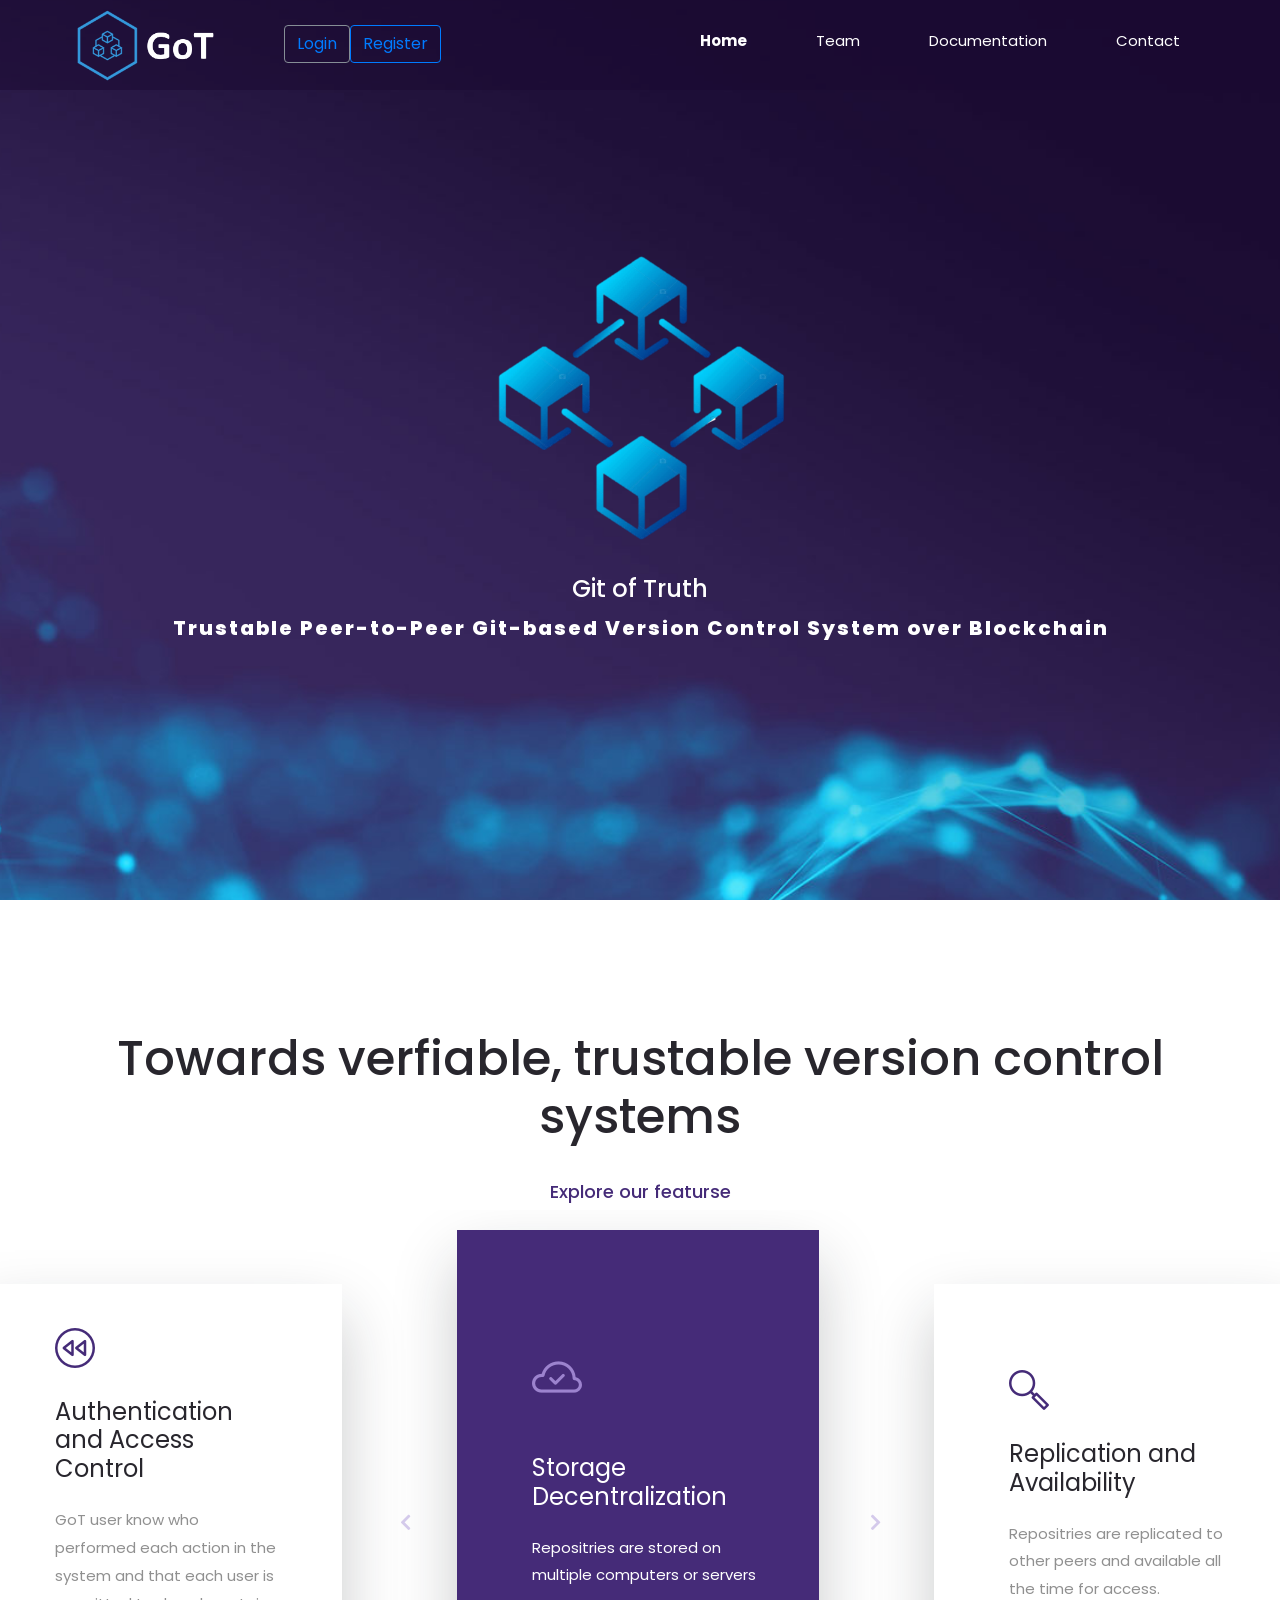
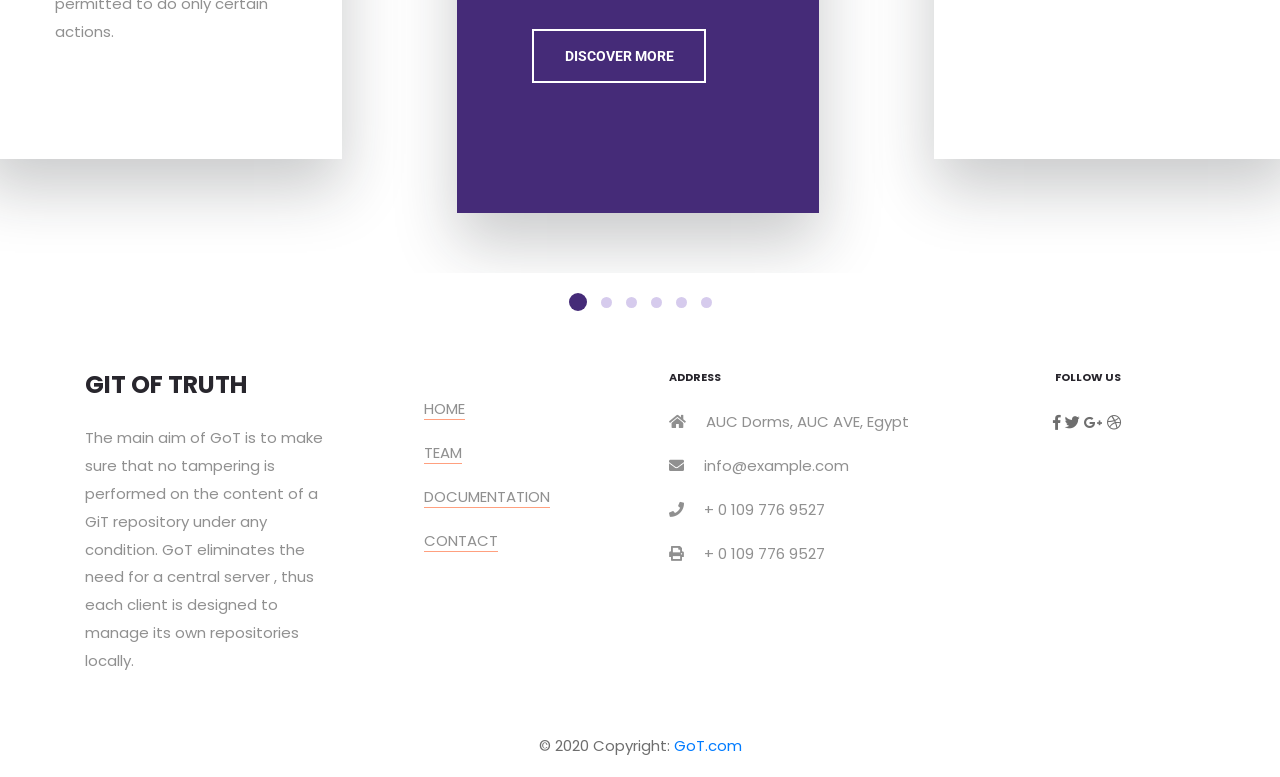
==== commit e8bc2f9a: "updated" ====
--- a/index.html
+++ b/index.html
@@ -16,11 +16,8 @@
 <link rel="stylesheet" type="text/css" href="styles/main_styles.css">
 <link rel="stylesheet" type="text/css" href="styles/responsive.css">
 </head>
-
 <body>
-
-<div class="super_container">
-	
+<div class="super_container">	
 	<!-- Header -->
 
 	<header class="header d-flex flex-row justify-content-end align-items-center trans_200">
@@ -33,13 +30,15 @@
 		<!-- Navigation -->
 		<nav class="main_nav justify-self-end text-right">
 			<ul>
-				<li class="active"><a href="#">Home</a></li>
-				<li><a href="services.html">Team</a></li>
-				<li><a href="contact.html">Documentation</a></li>
+				<li class="active"><a href="index.html">Home</a></li>
+				<li><a href="team.html">Team</a></li>
+				<li><a href="documentation.html">Documentation</a></li>
 				<li><a href="contact.html">Contact</a></li>
 			</ul>
-			<button type="button" class="btn btn-outline-secondary"style="float: left;">Login</button>
-			<button type="button" class="btn btn-outline-primary" style="float: left;">Register</button>
+			<button type="button" class="btn btn-outline-secondary"style="float: left;">
+				<a href="login.html">Login </a> </button>
+			<button type="button" class="btn btn-outline-primary"style="float: left;">
+				<a href="login.html">Register </a> </button>
 			
 		</nav>
 
@@ -56,9 +55,9 @@
 		<div class="menu menu_mm text-right">
 			<div class="menu_close"><i class="far fa-times-circle trans_200"></i></div>
 			<ul class="menu_mm">
-				<li class="menu_mm active"><a href="#">Home</a></li>
-				<li class="menu_mm"><a href="services.html">Team</a></li>
-				<li class="menu_mm"><a href="portfolio.html">Documentation</a></li>
+				<li class="menu_mm active"><a href="index.html">Home</a></li>
+				<li class="menu_mm"><a href="team.html">Team</a></li>
+				<li class="menu_mm"><a href="documentation.html">Documentation</a></li>
 				<li class="menu_mm"><a href="contact.html">Contact</a></li>
 			</ul>
 		</div>
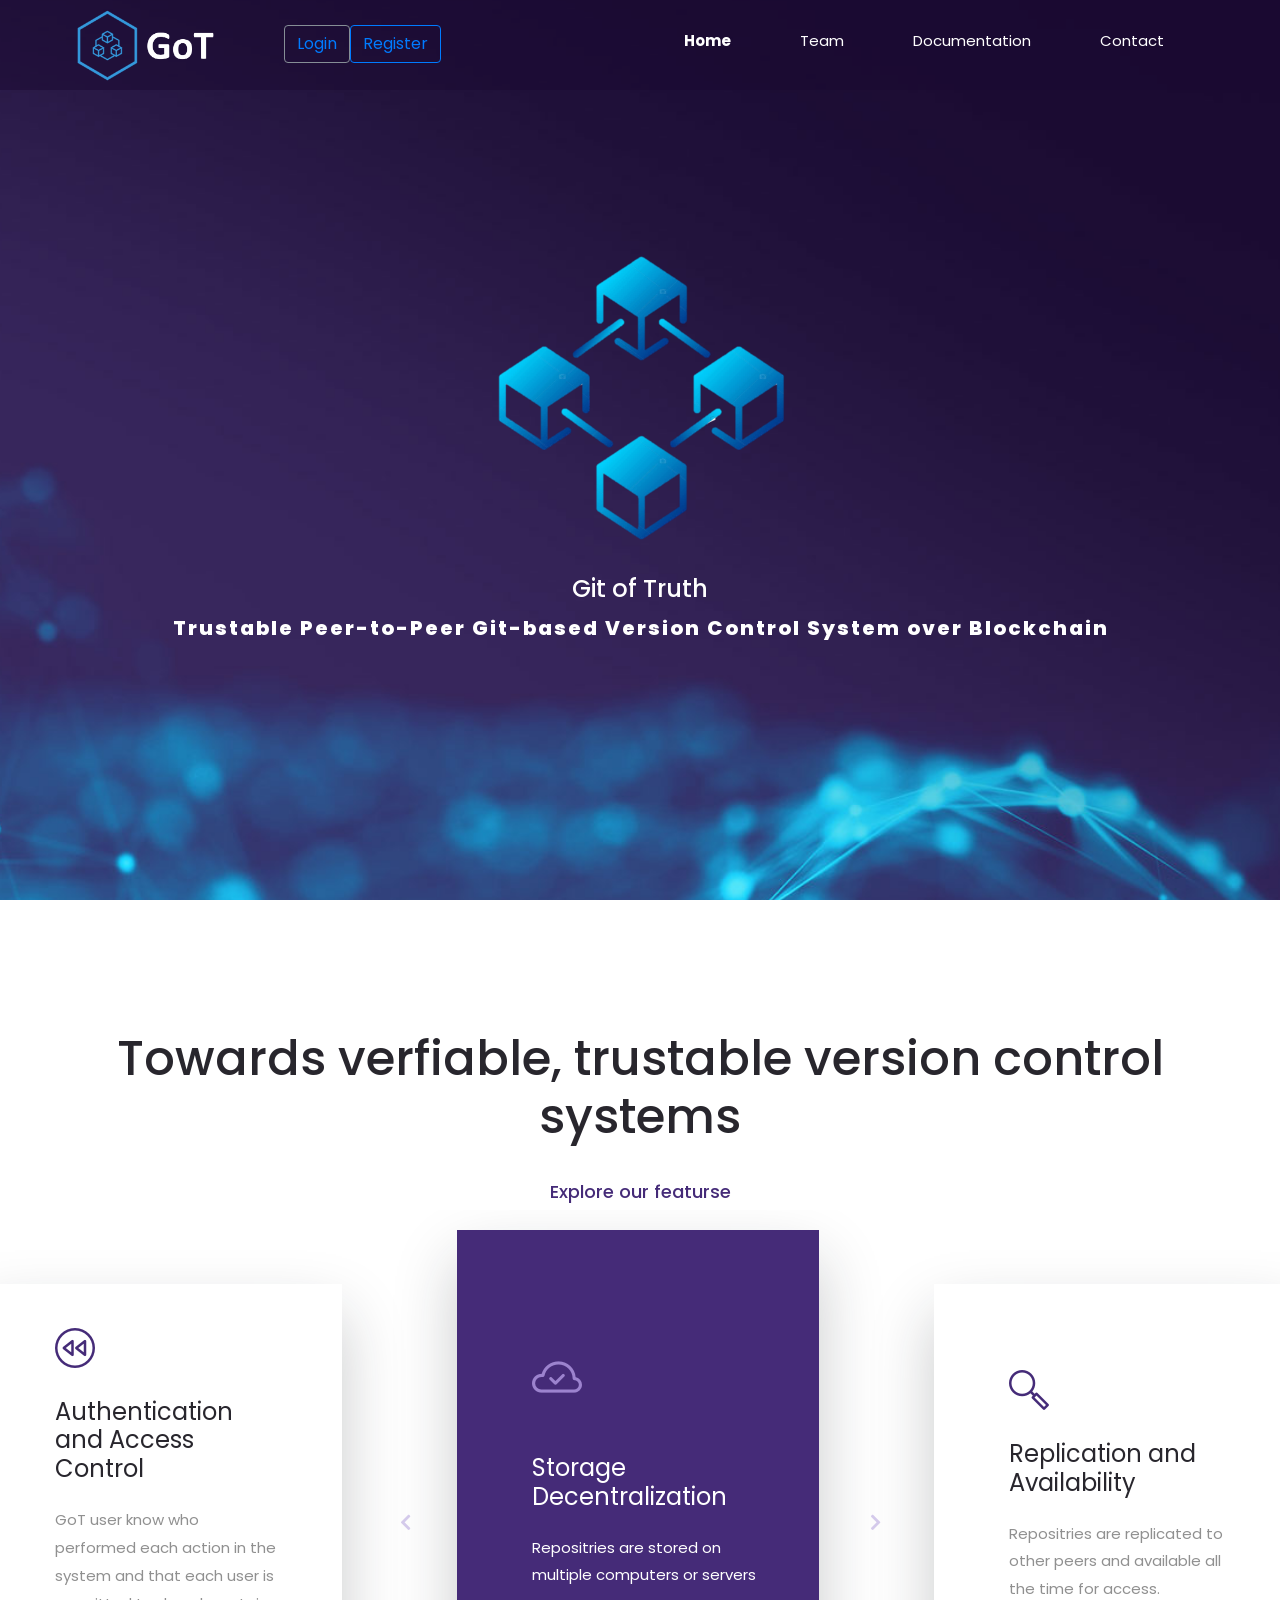
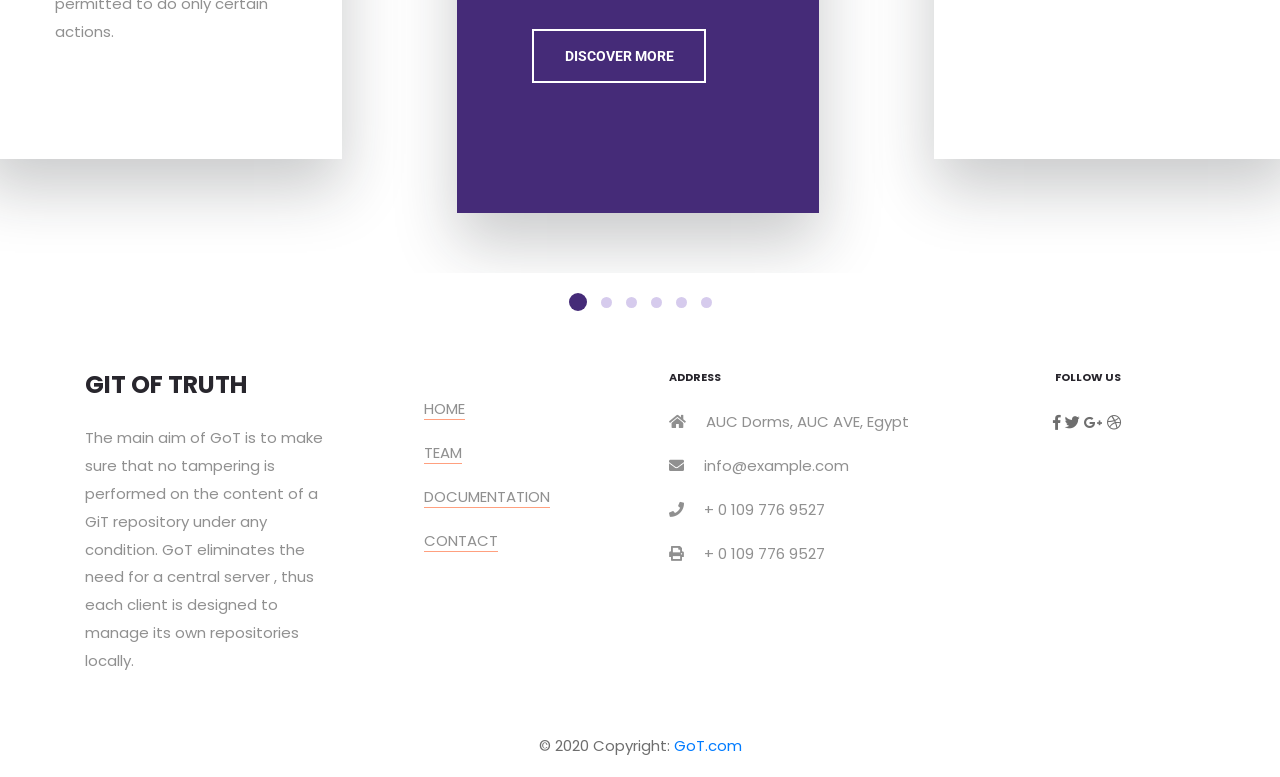
==== commit 1e50ca53: "registered user added but not final" ====
--- a/index.html
+++ b/index.html
@@ -36,9 +36,9 @@
 				<li><a href="contact.html">Contact</a></li>
 			</ul>
 			<button type="button" class="btn btn-outline-secondary"style="float: left;">
-				<a href="login.html">Login </a> </button>
+				<a href="login.html">Login </a> </button>  &nbsp; &nbsp;
 			<button type="button" class="btn btn-outline-primary"style="float: left;">
-				<a href="login.html">Register </a> </button>
+				<a href="login.html"> Register  </a> </button>
 			
 		</nav>
 
